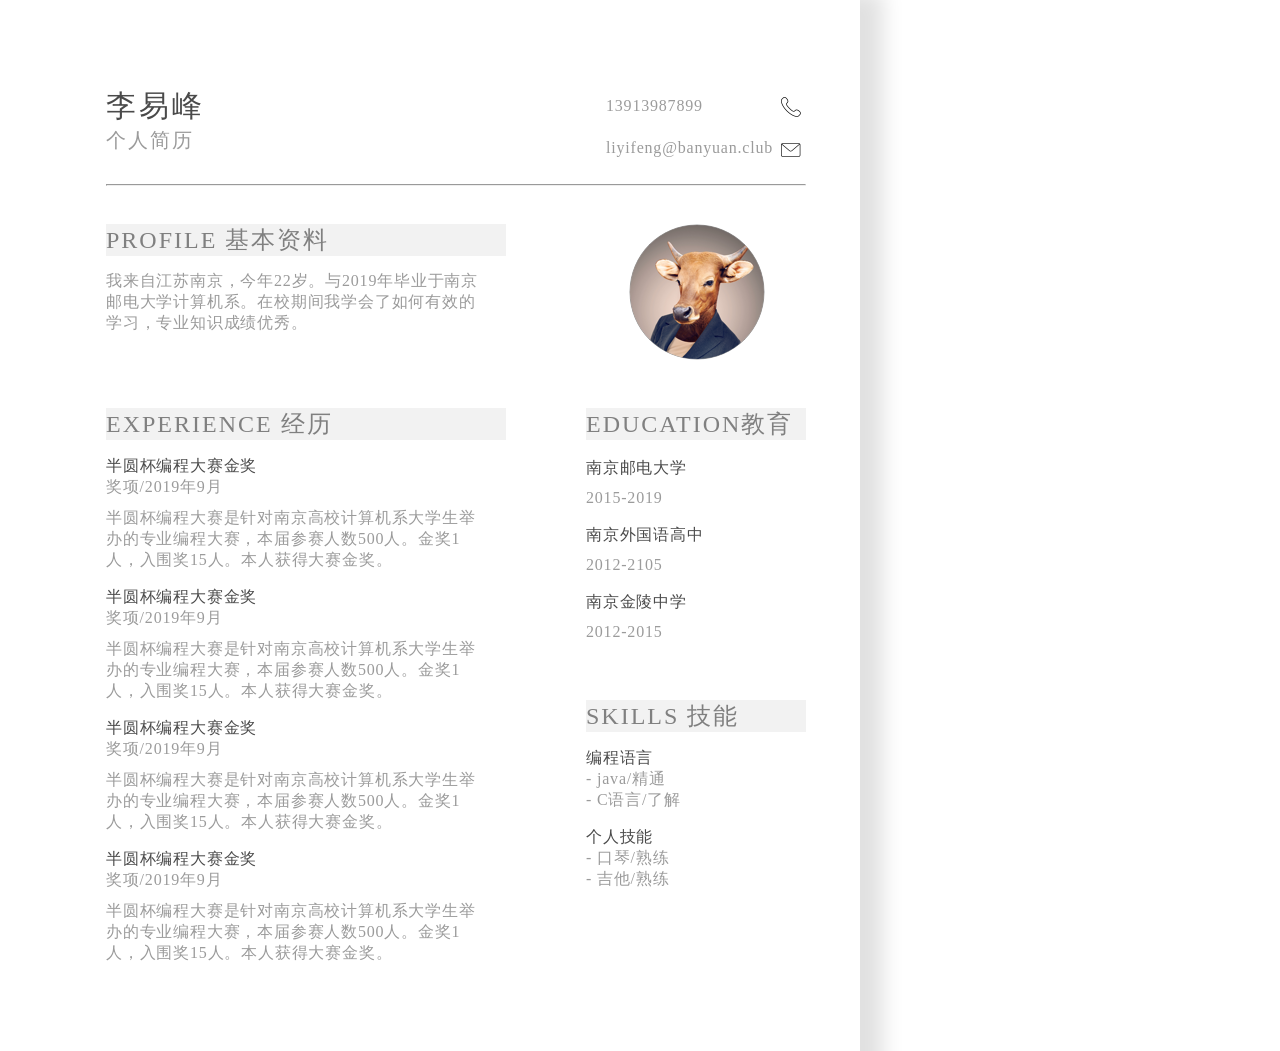
==== WEB/simple/html/simple.html @ a3575026 "web" ====
<!DOCTYPE html>
<html lang="en">
<head>
    <meta charset="UTF-8">
    <meta name="viewport" content="width=device-width, initial-scale=1.0">
    <meta http-equiv="X-UA-Compatible" content="ie=edge">
    <title>Document</title>
</head>
<body>
        <link rel="stylesheet" type="text/css" href="../css/simple.css">
   <div class="siz0">

        <img id="i1" src="../img/avatar.png" alt="请重新加载" />
        <div class="siz1">
                <img id="i2" src="../img/phone.png" alt="请重新加载" />
                <img id="i3" src="../img/letter.png" alt="请重新加载" />
     <ul class="u1">
            <li id="l1">李易峰 <span>13913987899</span></li>
            <!-- <span> 13913987899</span>  -->
     <li id="l2">个人简历 <span>liyifeng@banyuan.club</span></li>
     </ul>
     <hr>
 </div> 

 <div class="siz2">
<p class="c3">PROFILE 基本资料</p>
<p class="c2 x1" >我来自江苏南京，今年22岁。与2019年毕业于南京<br>
    邮电大学计算机系。在校期间我学会了如何有效的<br>
    学习，专业知识成绩优秀。

</p>

 </div> 

 <div class="siz3">
<ul>
        <p class="c3">EXPERIENCE 经历</p>
    <div class="x2">
        <li class="c1">半圆杯编程大赛金奖</li>
    <li class="c2">奖项/2019年9月</li></div>
    <p class="c2 x3">
            半圆杯编程大赛是针对南京高校计算机系大学生举<br>
            办的专业编程大赛，本届参赛人数500人。金奖1<br>
            人，入围奖15人。本人获得大赛金奖。

    </p>
    <div class="x2">
            <li class="c1">半圆杯编程大赛金奖</li>
        <li class="c2">奖项/2019年9月</li></div>
    <p class="c2 x3">
            半圆杯编程大赛是针对南京高校计算机系大学生举<br>
            办的专业编程大赛，本届参赛人数500人。金奖1<br>
            人，入围奖15人。本人获得大赛金奖。

    </p>
    <div class="x2">
            <li class="c1">半圆杯编程大赛金奖</li>
        <li class="c2">奖项/2019年9月</li></div>
    <p class="c2 x3">
            半圆杯编程大赛是针对南京高校计算机系大学生举<br>
            办的专业编程大赛，本届参赛人数500人。金奖1<br>
            人，入围奖15人。本人获得大赛金奖。
            <div class="x2">
                    <li class="c1">半圆杯编程大赛金奖</li>
                <li class="c2">奖项/2019年9月</li></div>
    <p class="c2 x3">
            半圆杯编程大赛是针对南京高校计算机系大学生举<br>
            办的专业编程大赛，本届参赛人数500人。金奖1<br>
            人，入围奖15人。本人获得大赛金奖。
</ul>

 </div> 

 <div class="siz4">

        <p class="c3">EDUCATION教育</p>
        <ul>
                <br><li class="c1">南京邮电大学</li>
                <li class="c2 x3">2015-2019</li>
                <br><li class="c1">南京外国语高中</li>
                <li class="c2 x3">2012-2105</li>
                <br><li class="c1">南京金陵中学</li>
                <li class="c2 x3">2012-2015</li>

        </ul>

 </div>

 <div class="siz5">
        <p class="c3">SKILLS 技能</p>
        <ul>
                <li class="c1 x2">编程语言</li>
                <li class="c2 c4">- java/精通</li>
                <li class="c2 c4">- C语言/了解</li>

                <li class="c1 x2 ">个人技能</li>
                <li class="c2 c4">- 口琴/熟练</li>
                <li class="c2 c4">- 吉他/熟练</li>


        </ul>


 </div>
   </div>


</body>
</html>
---- WEB/simple/css/simple.css ----
*{
    padding: 0px;
    margin: 0px;
    
}
.siz1{
    width: 700px;
    height: 102px;
    /* background-color: aqua; */
    position:absolute;
    margin-top: 86px;
    margin-left: 106px;
    /* margin-bottom: 30px;
    margin-left: 20px; */
  

}
.siz2{
    width:400px;
    height:118px;
    /* background-color: blue; */
    position:absolute;
    margin-top: 224px;
    margin-left: 106px;
}
.siz3{
    width:400px;
    height:613px;
    /* background-color:green; */
    position:absolute;
    margin-top: 408px;
    margin-left: 106px;
}
.siz4{
    width:220px;
    height:252px;
    /* background-color:red; */
    position: absolute;
    margin-top: 408px;
    margin-left: 586px;
}
.siz5{
    width:220px;
    height:242px;
    /* background-color:sandybrown; */
    position:absolute;
    margin-top: 700px;
    margin-left: 586px;
}
#l1{
    font-family: PingFangSC-Semibold;
    font-size: 30px;
    color: #4A4A4A;
    letter-spacing: 3px;
    top:10px;
    left: 20px;
    border: 0ps;
}
#l2{
    font-family: PingFangSC-Semibold;
font-size: 20px;
color: #9B9B9B;
letter-spacing: 2px;
}
.siz0{
    width: 860px;
    height: 1051px;
    background: #FFFFFF;
box-shadow: 0 15px 20px 23px rgba(0,0,0,0.12);
}
.u1{
    list-style-type: none;
    /* padding: 0px;
    margin: 0px; */
}
#l1 span{
    font-family: PingFangSC-Semibold;
font-size: 16px;
color: #9B9B9B;
letter-spacing: 0.8px;
/* text-align: justify; */
display: block; 
position: absolute;
margin-left: 500px;
margin-top: -30px;
}
#l2 span{
    font-family: PingFangSC-Semibold;
font-size: 16px;
color: #9B9B9B;
letter-spacing: 0.8px;
text-align: right;

display: block; 
position: absolute;
margin-left: 500px;
margin-top: -15px;
}
.siz0 hr{
    
    margin-top: 30px;
}
.c3{
font-family: PingFangSC-Semibold;
font-size: 24px;
color: grey;
letter-spacing: 2px;
background-color:#f2f2f2;



}
#p2{
    font-family: PingFangSC-Semibold;
font-size: 16px;
color: #9B9B9B;
letter-spacing: 0.8px;
text-align: justify;
}
.c1{
    font-family: PingFangSC-Semibold;
font-size: 16px;
color: #4A4A4A;
letter-spacing: 0.8px;
text-align: justify;
list-style-type: none;

}
.c2{
    font-family: PingFangSC-Semibold;
font-size: 16px;
color: #9B9B9B;
letter-spacing: 0.8px;
text-align: justify;
list-style-type: none;
}
.c4{
    list-style:none;
    padding: auto;
    margin: auto;
}
#i1{
    width:"134" ;
    height:"134";
    position: absolute; 
    border-radius:100px;
    margin-top: 224px;
    margin-left: 629px; 
}
#i2{
    width:"20" ;
    height:"20";
    position: absolute; 
   
    margin-top: 11px;
    margin-left: 675px; 
}
#i3{
    width:"20" ;
    height:"14";
    position: absolute; 

    margin-top: 57px;
    margin-left: 675px; 
}
.x1{
    /* position: absolute;  */
    margin-top: 15px;
    margin-left: 0px; 
}
.x2{
    margin-top:16px;
    margin-left:0px;

}
.x3{
    margin-top:10px;
    margin-left:0px;

}
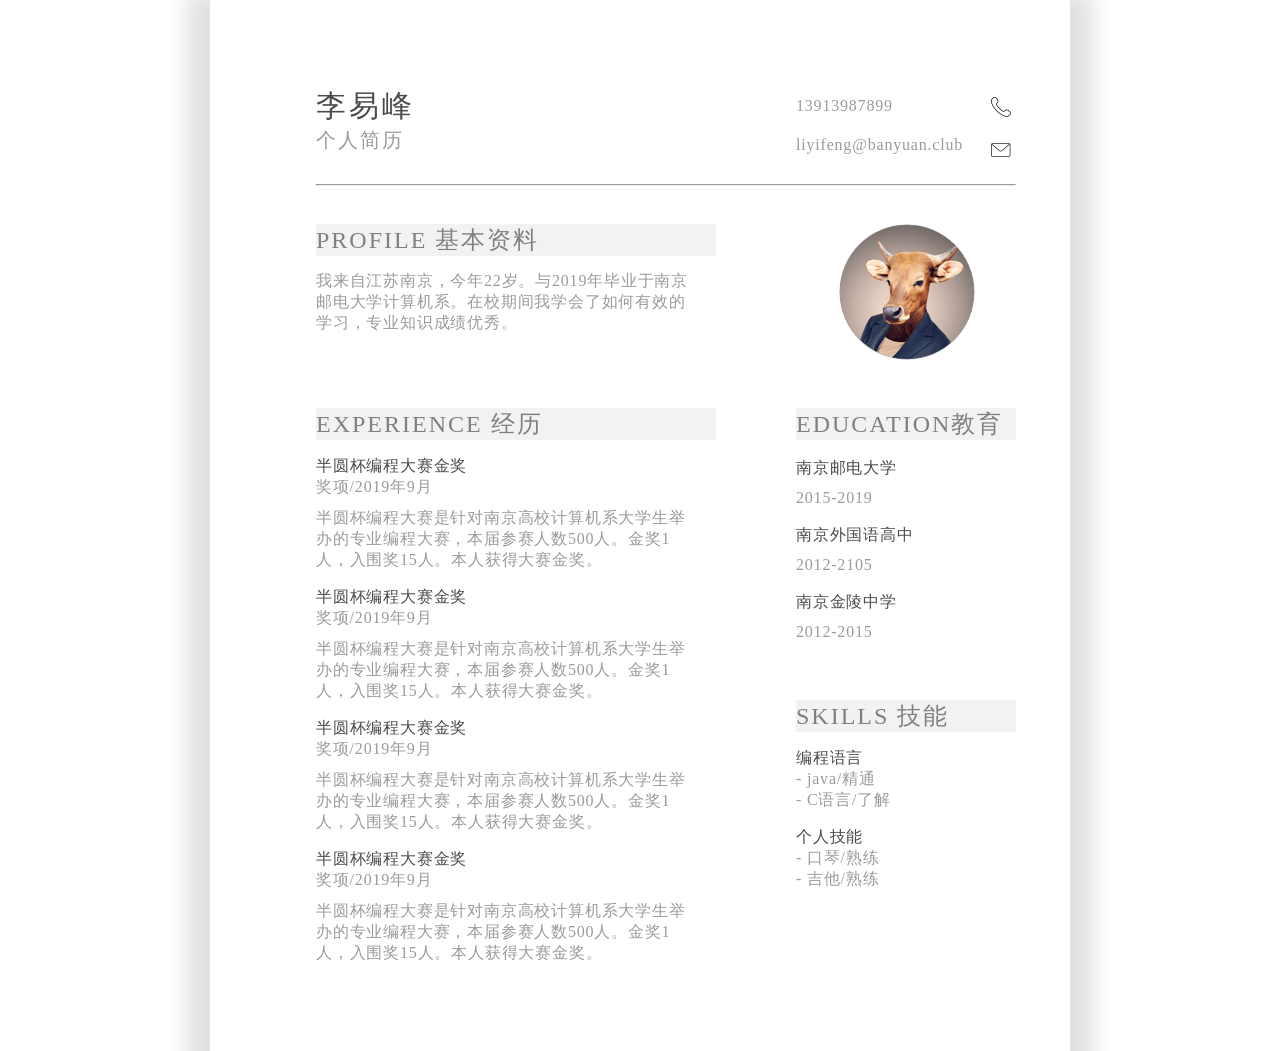
==== commit 1cf6cacb: "2" ====
--- a/WEB/simple/html/simple.html
+++ b/WEB/simple/html/simple.html
@@ -7,6 +7,7 @@
     <title>Document</title>
 </head>
 <body>
+
         <link rel="stylesheet" type="text/css" href="../css/simple.css">
    <div class="siz0">
 
@@ -103,7 +104,5 @@
 
  </div>
    </div>
-
-
 </body>
 </html>
--- a/WEB/simple/css/simple.css
+++ b/WEB/simple/css/simple.css
@@ -1,24 +1,20 @@
 *{
     padding: 0px;
-    margin: 0px;
+    margin: auto;
+    font-family: PingFangSC-Semibold;
+    list-style-type: none;
     
 }
 .siz1{
     width: 700px;
     height: 102px;
-    /* background-color: aqua; */
     position:absolute;
     margin-top: 86px;
     margin-left: 106px;
-    /* margin-bottom: 30px;
-    margin-left: 20px; */
-  
-
 }
 .siz2{
     width:400px;
     height:118px;
-    /* background-color: blue; */
     position:absolute;
     margin-top: 224px;
     margin-left: 106px;
@@ -26,7 +22,6 @@
 .siz3{
     width:400px;
     height:613px;
-    /* background-color:green; */
     position:absolute;
     margin-top: 408px;
     margin-left: 106px;
@@ -34,7 +29,6 @@
 .siz4{
     width:220px;
     height:252px;
-    /* background-color:red; */
     position: absolute;
     margin-top: 408px;
     margin-left: 586px;
@@ -42,13 +36,11 @@
 .siz5{
     width:220px;
     height:242px;
-    /* background-color:sandybrown; */
     position:absolute;
     margin-top: 700px;
     margin-left: 586px;
 }
 #l1{
-    font-family: PingFangSC-Semibold;
     font-size: 30px;
     color: #4A4A4A;
     letter-spacing: 3px;
@@ -57,7 +49,6 @@
     border: 0ps;
 }
 #l2{
-    font-family: PingFangSC-Semibold;
 font-size: 20px;
 color: #9B9B9B;
 letter-spacing: 2px;
@@ -68,24 +59,17 @@
     background: #FFFFFF;
 box-shadow: 0 15px 20px 23px rgba(0,0,0,0.12);
 }
-.u1{
-    list-style-type: none;
-    /* padding: 0px;
-    margin: 0px; */
-}
+
 #l1 span{
-    font-family: PingFangSC-Semibold;
 font-size: 16px;
 color: #9B9B9B;
 letter-spacing: 0.8px;
-/* text-align: justify; */
 display: block; 
 position: absolute;
-margin-left: 500px;
+margin-left: 480px;
 margin-top: -30px;
 }
 #l2 span{
-    font-family: PingFangSC-Semibold;
 font-size: 16px;
 color: #9B9B9B;
 letter-spacing: 0.8px;
@@ -93,32 +77,27 @@
 
 display: block; 
 position: absolute;
-margin-left: 500px;
-margin-top: -15px;
+margin-left: 480px;
+margin-top: -18px;
 }
 .siz0 hr{
     
     margin-top: 30px;
 }
 .c3{
-font-family: PingFangSC-Semibold;
 font-size: 24px;
 color: grey;
 letter-spacing: 2px;
 background-color:#f2f2f2;
-
-
-
 }
 #p2{
-    font-family: PingFangSC-Semibold;
+   
 font-size: 16px;
 color: #9B9B9B;
 letter-spacing: 0.8px;
 text-align: justify;
 }
 .c1{
-    font-family: PingFangSC-Semibold;
 font-size: 16px;
 color: #4A4A4A;
 letter-spacing: 0.8px;
@@ -127,7 +106,6 @@
 
 }
 .c2{
-    font-family: PingFangSC-Semibold;
 font-size: 16px;
 color: #9B9B9B;
 letter-spacing: 0.8px;
@@ -164,7 +142,6 @@
     margin-left: 675px; 
 }
 .x1{
-    /* position: absolute;  */
     margin-top: 15px;
     margin-left: 0px; 
 }
